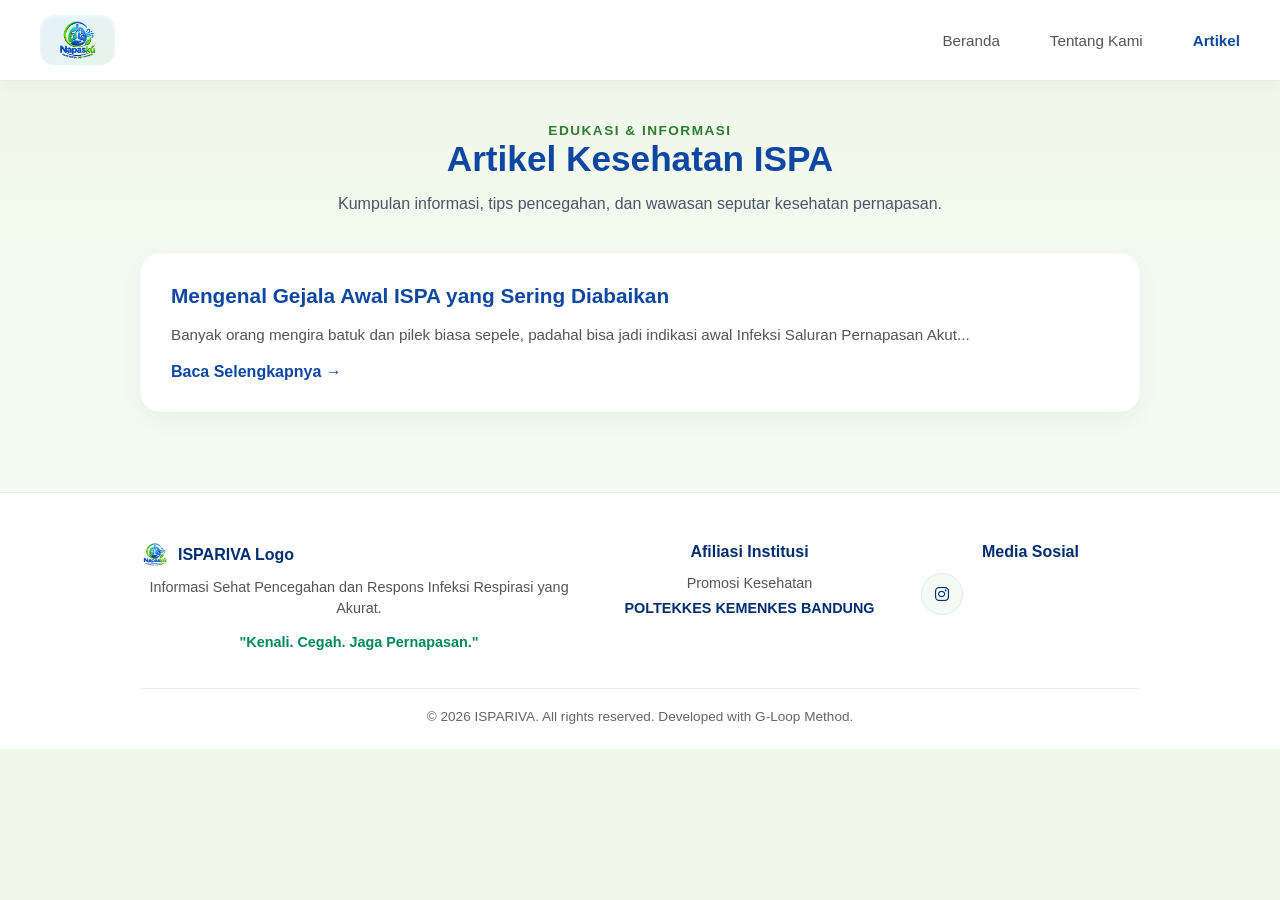
==== blog/index.html @ 9518975a "Update index.html" ====
<!DOCTYPE html>
<html lang="id">
<head>
    <meta charset="UTF-8">
    <meta name="viewport" content="width=device-width, initial-scale=1.0">
    <title>Artikel Kesehatan - ISPARIVA</title>
    <link rel="stylesheet" href="../assets/css/style.css">
    <link rel="stylesheet" href="https://cdnjs.cloudflare.com/ajax/libs/font-awesome/6.4.0/css/all.min.css">
    <style>
        body {
            background: linear-gradient(180deg, #F1F8E9 0%, #F4FBF7 100%);
            color: #4a5568;
            font-family: 'Segoe UI', Tahoma, Geneva, Verdana, sans-serif;
            margin: 0;
            padding: 0;
        }
        .main-container {
            max-width: 1000px;
            margin: 40px auto;
            padding: 0 20px;
        }
        .page-header-box {
            text-align: center;
            margin-bottom: 40px;
        }
        .page-header-box h1 {
            color: #0d47a1;
            font-size: 2.2rem;
            margin-top: 0;
            margin-bottom: 10px;
            font-weight: 800;
        }
        .article-card-box {
            background: #FFFFFF;
            border-radius: 20px;
            padding: 30px;
            box-shadow: 0 8px 25px rgba(0, 0, 0, 0.04);
            margin-bottom: 25px;
            border: 1px solid rgba(0,0,0,0.02);
        }
        .article-card-box h3 {
            color: #0d47a1;
            font-size: 1.3rem;
            margin-top: 0;
            margin-bottom: 10px;
        }
        .article-card-box p {
            color: #555;
            font-size: 0.95rem;
            line-height: 1.6;
            margin-bottom: 15px;
        }
        /* Footer Sesuai Gambar Referensi */
        .new-footer {
            background: #FFFFFF;
            color: #333333;
            padding: 50px 40px 25px 40px;
            margin-top: 80px;
            border-top: 1px solid #EAEAEA;
        }
        .footer-container {
            max-width: 1000px;
            margin: 0 auto;
            display: grid;
            grid-template-columns: 2fr 1.2fr 1fr;
            gap: 40px;
            padding-bottom: 35px;
            border-bottom: 1px solid #EAEAEA;
            align-items: start;
        }
        .footer-col h5 {
            color: #002d72;
            font-size: 1rem;
            margin-top: 0;
            margin-bottom: 12px;
            font-weight: 700;
        }
        .footer-col p {
            font-size: 0.9rem;
            color: #555555;
            line-height: 1.5;
            margin-bottom: 12px;
            margin-top: 0;
        }
        .social-icons-flex {
            display: flex;
            gap: 10px;
            margin-top: 8px;
        }
        .social-icon-btn {
            width: 40px;
            height: 40px;
            background: #F4FBF7;
            border: 1px solid #E2E8F0;
            border-radius: 50%;
            display: flex;
            align-items: center;
            justify-content: center;
            color: #002d72;
            text-decoration: none;
            transition: all 0.2s;
        }
        .social-icon-btn:hover {
            background: #002d72;
            color: #FFFFFF;
        }
        .footer-bottom {
            text-align: center;
            padding-top: 20px;
            font-size: 0.85rem;
            color: #666666;
        }
        @media (max-width: 768px) {
            .footer-container { grid-template-columns: 1fr; gap: 30px; }
        }
    </style>
</head>
<body>

    <header style="background: #ffffff; padding: 15px 40px; display: flex; justify-content: space-between; align-items: center; border-bottom: 1px solid #eaeaea;">
        <div class="logo-wrapper">
            <a href="../index.html">
                <img src="../assets/img/logo.png" alt="Logo ISPARIVA" style="height: 38px; width: auto; display: block; object-fit: contain;">
            </a>
        </div>
        <nav style="display: flex; gap: 25px;">
            <a href="../index.html" style="text-decoration: none; color: #555; font-weight: 500;">Beranda</a>
            <a href="../tentang.html" style="text-decoration: none; color: #555; font-weight: 500;">Tentang Kami</a>
            <a href="index.html" style="text-decoration: none; color: #0d47a1; font-weight: 700;">Artikel</a>
        </nav>
    </header>

    <div class="main-container">
        <div class="page-header-box">
            <span style="color: #2e7d32; font-weight: 700; letter-spacing: 1.5px; font-size: 0.85rem; text-transform: uppercase;">Edukasi & Informasi</span>
            <h1>Artikel Kesehatan ISPA</h1>
            <p>Kumpulan informasi, tips pencegahan, dan wawasan seputar kesehatan pernapasan.</p>
        </div>

        <div class="article-card-box">
            <h3>Mengenal Gejala Awal ISPA yang Sering Diabaikan</h3>
            <p>Banyak orang mengira batuk dan pilek biasa sepele, padahal bisa jadi indikasi awal Infeksi Saluran Pernapasan Akut...</p>
            <a href="#" style="color: #0d47a1; font-weight: 600; text-decoration: none;">Baca Selengkapnya &rarr;</a>
        </div>
    </div>

    <!-- Footer Konsisten -->
    <footer class="new-footer">
        <div class="footer-container">
            <div class="footer-col">
                <div style="display: flex; align-items: center; gap: 8px; margin-bottom: 10px;">
                    <img src="../assets/img/logo.png" alt="ISPARIVA Logo" style="height: 24px; width: auto; object-fit: contain;">
                    <span style="font-weight: 700; color: #002d72; font-size: 1rem;">ISPARIVA Logo</span>
                </div>
                <p>Informasi Sehat Pencegahan dan Respons Infeksi Respirasi yang Akurat.</p>
                <p style="color: #00875a; font-weight: 700; margin: 0;">"Kenali. Cegah. Jaga Pernapasan."</p>
            </div>
            
            <div class="footer-col">
                <h5>Afiliasi Institusi</h5>
                <p style="margin-bottom: 4px;">Promosi Kesehatan</p>
                <p style="font-weight: 700; color: #002d72; margin: 0;">POLTEKKES KEMENKES BANDUNG</p>
            </div>

            <div class="footer-col">
                <h5>Media Sosial</h5>
                <div class="social-icons-flex">
                    <a href="https://www.instagram.com/ispa.riva?stkn=MTZ3aDNnMjVvY2Jsdg==" target="_blank" class="social-icon-btn" title="Instagram">
                        <i class="fa-brands fa-instagram"></i>
                    </a>
                </div>
            </div>
        </div>
        <div class="footer-bottom">
            &copy; 2026 ISPARIVA. All rights reserved. Developed with G-Loop Method.
        </div>
    </footer>

</body>
</html>
---- assets/css/style.css ----
:root {
  --primary-blue: #0D47A1;
  --secondary-blue: #1976D2;
  --teal: #26C6DA;
  --primary-green: #43A047;
  --bg-color: #F4FBF7;
}

body {
  font-family: 'Poppins', sans-serif, Arial;
  background-color: var(--bg-color);
  color: #333333;
  margin: 0;
  padding: 0;
}

header {
  background: rgba(255, 255, 255, 0.95);
  backdrop-filter: blur(10px);
  padding: 12px 40px;
  display: flex;
  justify-content: space-between;
  align-items: center;
  box-shadow: 0 4px 20px rgba(0,0,0,0.04);
  position: sticky;
  top: 0;
  z-index: 1000;
}

.logo-wrapper {
  background: linear-gradient(135deg, #E3F2FD, #E8F5E9);
  padding: 6px 14px;
  border-radius: 14px;
  display: inline-flex;
  align-items: center;
  box-shadow: inset 0 2px 4px rgba(255,255,255,0.6);
}

nav a {
  margin-left: 25px;
  text-decoration: none;
  color: var(--primary-blue);
  font-weight: 600;
  font-size: 0.95rem;
  transition: color 0.2s;
}

nav a:hover, nav a.active {
  color: var(--primary-green);
}

.hero-blue {
  background: linear-gradient(135deg, #E3F2FD 0%, #B3E5FC 100%);
}

.hero {
  text-align: center;
  padding: 50px 20px 70px 20px;
  border-bottom-left-radius: 40px;
  border-bottom-right-radius: 40px;
}

.hero-flex {
  display: flex;
  align-items: center;
  justify-content: space-between;
  max-width: 1000px;
  margin: 0 auto;
  gap: 30px;
  text-align: left;
}

.hero-text { flex: 1; }
.hero-text h1 {
  color: var(--primary-blue);
  font-size: 2.6rem;
  margin-bottom: 15px;
  line-height: 1.25;
}
.hero-text p {
  color: #555;
  font-size: 1.05rem;
  margin-bottom: 25px;
  line-height: 1.6;
}

.hero-image { flex: 1; text-align: center; }
.mascot-circle-bg {
  display: inline-block;
  background: rgba(255, 255, 255, 0.7);
  padding: 25px;
  border-radius: 50%;
  box-shadow: 0 15px 35px rgba(0,0,0,0.06);
  border: 4px dashed rgba(25, 118, 210, 0.2);
}
.hero-image img {
  max-width: 230px;
  height: auto;
  animation: float 3s ease-in-out infinite;
  filter: drop-shadow(0 10px 15px rgba(0,0,0,0.08));
}

@keyframes float {
  0% { transform: translateY(0px); }
  50% { transform: translateY(-10px); }
  100% { transform: translateY(0px); }
}

.container {
  max-width: 900px;
  margin: 50px auto;
  background: #FFFFFF;
  padding: 45px;
  border-radius: 30px;
  box-shadow: 0 10px 35px rgba(0,0,0,0.04);
}

.section-title {
  text-align: center;
  margin-bottom: 40px;
}
.section-title span {
  color: var(--secondary-blue);
  font-size: 0.85rem;
  font-weight: 700;
  text-transform: uppercase;
  letter-spacing: 1.5px;
}
.section-title h2 {
  color: var(--primary-blue);
  font-size: 2.1rem;
  margin-top: 5px;
}

.mascot-banner {
  display: flex;
  align-items: center;
  padding: 22px 28px;
  border-radius: 20px;
  gap: 22px;
  margin-bottom: 35px;
  box-shadow: 0 6px 20px rgba(0,0,0,0.03);
}
.banner-green { background: #E8F5E9; border-left: 6px solid var(--primary-green); }
.banner-purple { background: #EDE7F6; border-left: 6px solid #7E57C2; }

.mascot-badge-box {
  background: #FFFFFF;
  padding: 10px;
  border-radius: 16px;
  box-shadow: 0 4px 12px rgba(0,0,0,0.05);
  display: flex;
  align-items: center;
  justify-content: center;
}
.mascot-banner img {
  width: 70px;
  height: auto;
}
.mascot-banner h4 {
  margin: 0 0 5px 0;
  color: var(--primary-blue);
  font-size: 1.1rem;
}
.mascot-banner p {
  margin: 0;
  font-size: 0.9rem;
  color: #555;
}

.card-grid {
  display: flex;
  justify-content: center;
  gap: 25px;
  margin-top: 30px;
  flex-wrap: wrap;
}

.card {
  background: #FFFFFF;
  border-radius: 20px;
  padding: 30px;
  width: 300px;
  box-shadow: 0 8px 25px rgba(0,0,0,0.05);
  border-left: 6px solid var(--primary-green);
  transition: transform 0.3s ease, box-shadow 0.3s ease;
}
.card:hover {
  transform: translateY(-5px);
  box-shadow: 0 12px 30px rgba(0,0,0,0.08);
}
.card h3 {
  color: var(--primary-blue);
  font-size: 1.2rem;
  margin-bottom: 10px;
}
.card p {
  font-size: 0.9rem;
  color: #666;
  margin: 0;
  line-height: 1.5;
}

.btn {
  display: inline-block;
  background: linear-gradient(135deg, var(--teal), var(--secondary-blue));
  color: #FFFFFF;
  padding: 12px 30px;
  border-radius: 30px;
  text-decoration: none;
  font-weight: bold;
  box-shadow: 0 4px 15px rgba(38, 198, 218, 0.35);
  transition: opacity 0.2s;
}
.btn:hover { opacity: 0.9; }

footer {
  text-align: center;
  padding: 40px 20px;
  background: var(--primary-blue);
  color: #FFFFFF;
  margin-top: 60px;
}
.footer-ig-btn {
  display: inline-flex;
  align-items: center;
  gap: 8px;
  background: #E1306C;
  color: #FFFFFF;
  padding: 10px 22px;
  border-radius: 25px;
  text-decoration: none;
  font-size: 0.9rem;
  font-weight: bold;
  margin-bottom: 15px;
}
.footer-ig-btn:hover { opacity: 0.85; }

@media (max-width: 768px) {
  .hero-flex { flex-direction: column; text-align: center; }
  .mascot-banner { flex-direction: column; text-align: center; }
}
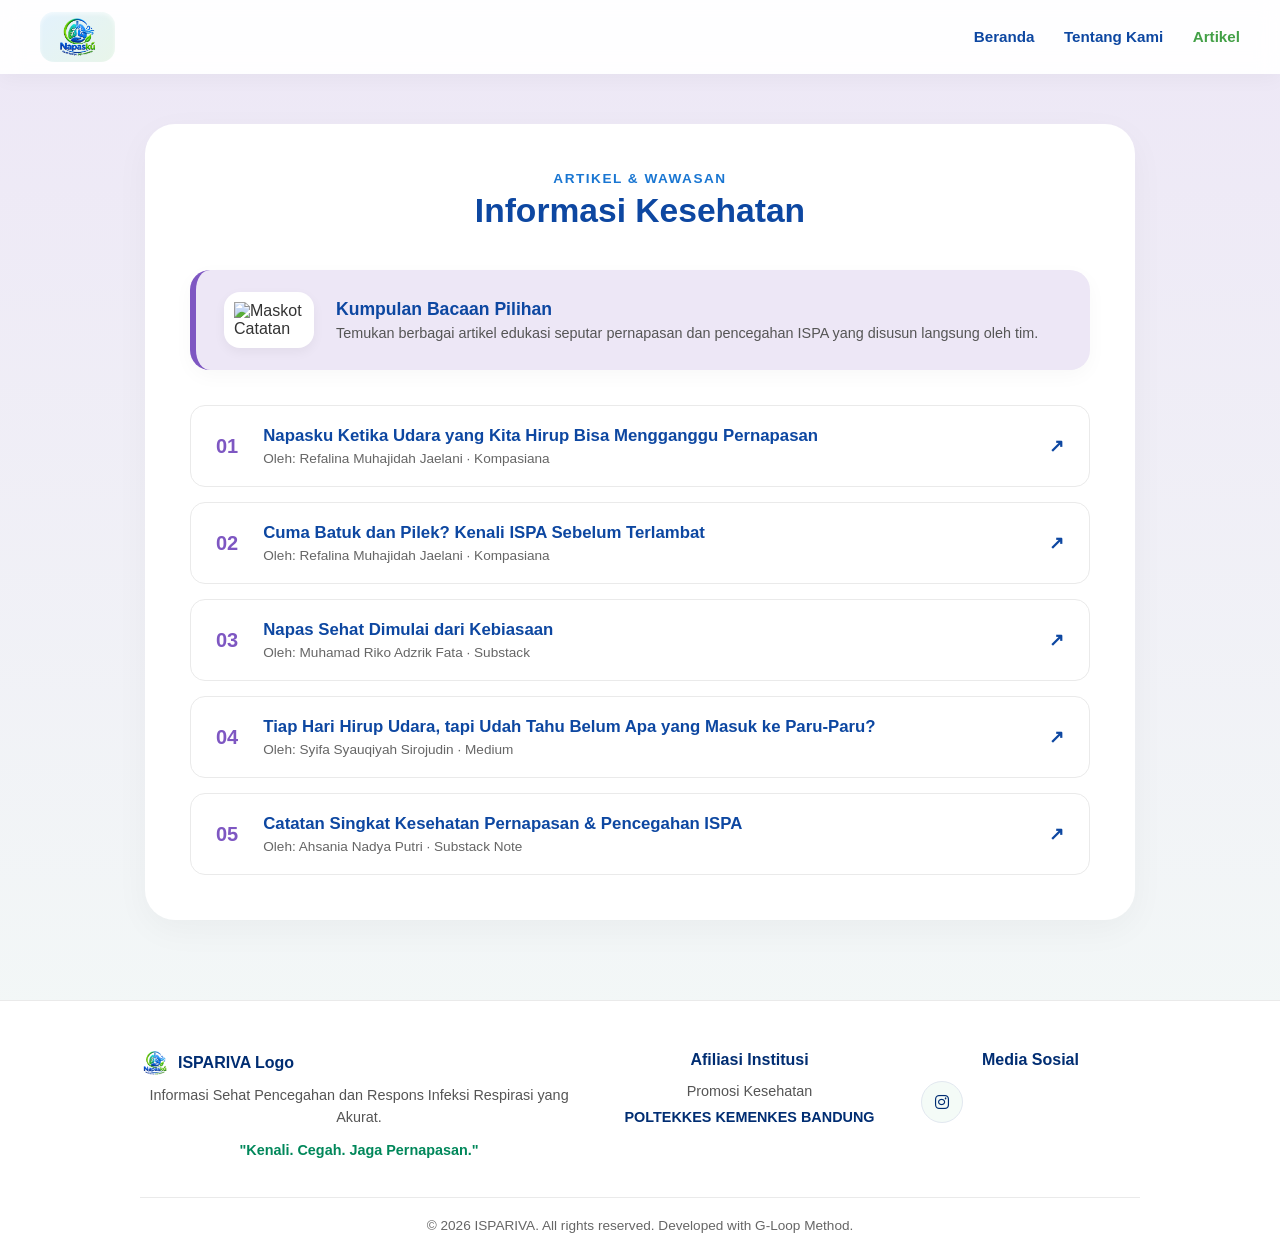
==== commit ee4a145f: "Update index.html" ====
--- a/blog/index.html
+++ b/blog/index.html
@@ -3,53 +3,26 @@
 <head>
     <meta charset="UTF-8">
     <meta name="viewport" content="width=device-width, initial-scale=1.0">
-    <title>Artikel Kesehatan - ISPARIVA</title>
+    <title>Artikel & Wawasan - ISPARIVA</title>
     <link rel="stylesheet" href="../assets/css/style.css">
     <link rel="stylesheet" href="https://cdnjs.cloudflare.com/ajax/libs/font-awesome/6.4.0/css/all.min.css">
     <style>
-        body {
-            background: linear-gradient(180deg, #F1F8E9 0%, #F4FBF7 100%);
-            color: #4a5568;
-            font-family: 'Segoe UI', Tahoma, Geneva, Verdana, sans-serif;
-            margin: 0;
-            padding: 0;
-        }
-        .main-container {
-            max-width: 1000px;
-            margin: 40px auto;
-            padding: 0 20px;
-        }
-        .page-header-box {
-            text-align: center;
-            margin-bottom: 40px;
-        }
-        .page-header-box h1 {
-            color: #0d47a1;
-            font-size: 2.2rem;
-            margin-top: 0;
-            margin-bottom: 10px;
-            font-weight: 800;
-        }
-        .article-card-box {
-            background: #FFFFFF;
-            border-radius: 20px;
-            padding: 30px;
-            box-shadow: 0 8px 25px rgba(0, 0, 0, 0.04);
-            margin-bottom: 25px;
-            border: 1px solid rgba(0,0,0,0.02);
-        }
-        .article-card-box h3 {
-            color: #0d47a1;
-            font-size: 1.3rem;
-            margin-top: 0;
-            margin-bottom: 10px;
-        }
-        .article-card-box p {
-            color: #555;
-            font-size: 0.95rem;
-            line-height: 1.6;
-            margin-bottom: 15px;
-        }
+        .article-list { display: flex; flex-direction: column; gap: 15px; margin-top: 25px; }
+        .article-item {
+            display: flex; align-items: center; justify-content: space-between;
+            padding: 20px 25px; background: #FFFFFF; border: 1px solid #EAEAEA;
+            border-radius: 15px; text-decoration: none; color: inherit; transition: all 0.25s ease;
+        }
+        .article-item:hover {
+            background: #EDE7F6; border-color: #7E57C2;
+            transform: translateX(5px); box-shadow: 0 5px 15px rgba(0,0,0,0.03);
+        }
+        .article-left { display: flex; align-items: center; gap: 25px; }
+        .article-number { font-size: 1.25rem; font-weight: 700; color: #7E57C2; }
+        .article-info h4 { margin: 0 0 5px 0; color: var(--primary-blue); font-size: 1.05rem; }
+        .article-info p { margin: 0; font-size: 0.85rem; color: #666; }
+        .article-arrow { font-size: 1.1rem; color: var(--primary-blue); font-weight: bold; }
+
         /* Footer Sesuai Gambar Referensi */
         .new-footer {
             background: #FFFFFF;
@@ -110,41 +83,102 @@
             font-size: 0.85rem;
             color: #666666;
         }
+
         @media (max-width: 768px) {
             .footer-container { grid-template-columns: 1fr; gap: 30px; }
         }
     </style>
 </head>
-<body>
-
-    <header style="background: #ffffff; padding: 15px 40px; display: flex; justify-content: space-between; align-items: center; border-bottom: 1px solid #eaeaea;">
+<body style="background: linear-gradient(180deg, #EDE7F6 0%, #F4FBF7 100%);">
+
+    <header>
         <div class="logo-wrapper">
             <a href="../index.html">
                 <img src="../assets/img/logo.png" alt="Logo ISPARIVA" style="height: 38px; width: auto; display: block; object-fit: contain;">
             </a>
         </div>
-        <nav style="display: flex; gap: 25px;">
-            <a href="../index.html" style="text-decoration: none; color: #555; font-weight: 500;">Beranda</a>
-            <a href="../tentang.html" style="text-decoration: none; color: #555; font-weight: 500;">Tentang Kami</a>
-            <a href="index.html" style="text-decoration: none; color: #0d47a1; font-weight: 700;">Artikel</a>
+        <nav>
+            <a href="../index.html">Beranda</a>
+            <a href="../tentang.html">Tentang Kami</a>
+            <a href="index.html" class="active">Artikel</a>
         </nav>
     </header>
 
-    <div class="main-container">
-        <div class="page-header-box">
-            <span style="color: #2e7d32; font-weight: 700; letter-spacing: 1.5px; font-size: 0.85rem; text-transform: uppercase;">Edukasi & Informasi</span>
-            <h1>Artikel Kesehatan ISPA</h1>
-            <p>Kumpulan informasi, tips pencegahan, dan wawasan seputar kesehatan pernapasan.</p>
-        </div>
-
-        <div class="article-card-box">
-            <h3>Mengenal Gejala Awal ISPA yang Sering Diabaikan</h3>
-            <p>Banyak orang mengira batuk dan pilek biasa sepele, padahal bisa jadi indikasi awal Infeksi Saluran Pernapasan Akut...</p>
-            <a href="#" style="color: #0d47a1; font-weight: 600; text-decoration: none;">Baca Selengkapnya &rarr;</a>
+    <div class="container">
+        <div class="section-title">
+            <span>Artikel & Wawasan</span>
+            <h2>Informasi Kesehatan</h2>
+        </div>
+
+        <div class="mascot-banner banner-purple">
+            <div class="mascot-badge-box">
+                <img src="../assets/img/maskot2.jpg" alt="Maskot Catatan">
+            </div>
+            <div>
+                <h4>Kumpulan Bacaan Pilihan</h4>
+                <p>Temukan berbagai artikel edukasi seputar pernapasan dan pencegahan ISPA yang disusun langsung oleh tim.</p>
+            </div>
+        </div>
+
+        <div class="article-list">
+            <a href="https://www.kompasiana.com/refalina9107/6a959a35c925c41ec91c9dba/napasku-ketika-udara-yang-kita-hirup-bisa-mengganggu-pernapasan#goog_rewarded" target="_blank" class="article-item">
+                <div class="article-left">
+                    <span class="article-number">01</span>
+                    <div class="article-info">
+                        <h4>Napasku Ketika Udara yang Kita Hirup Bisa Mengganggu Pernapasan</h4>
+                        <p>Oleh: Refalina Muhajidah Jaelani · Kompasiana</p>
+                    </div>
+                </div>
+                <div class="article-arrow">↗</div>
+            </a>
+
+            <a href="https://www.kompasiana.com/refalina9107/6a93a5edc925c465ea0f6fc5/cuma-batuk-dan-pilek-kenali-ispa-sebelum-terlambat#goog_rewarded" target="_blank" class="article-item">
+                <div class="article-left">
+                    <span class="article-number">02</span>
+                    <div class="article-info">
+                        <h4>Cuma Batuk dan Pilek? Kenali ISPA Sebelum Terlambat</h4>
+                        <p>Oleh: Refalina Muhajidah Jaelani · Kompasiana</p>
+                    </div>
+                </div>
+                <div class="article-arrow">↗</div>
+            </a>
+
+            <a href="https://muhamadriko.substack.com/p/napas-sehat-dimulai-dari-kebiasaan-128" target="_blank" class="article-item">
+                <div class="article-left">
+                    <span class="article-number">03</span>
+                    <div class="article-info">
+                        <h4>Napas Sehat Dimulai dari Kebiasaan</h4>
+                        <p>Oleh: Muhamad Riko Adzrik Fata · Substack</p>
+                    </div>
+                </div>
+                <div class="article-arrow">↗</div>
+            </a>
+
+            <a href="https://medium.com/@ssyauqiyah14/tiap-hari-hirup-udara-tapi-udah-tahu-belum-apa-yang-masuk-ke-paru-paru-008df7e11b57" target="_blank" class="article-item">
+                <div class="article-left">
+                    <span class="article-number">04</span>
+                    <div class="article-info">
+                        <h4>Tiap Hari Hirup Udara, tapi Udah Tahu Belum Apa yang Masuk ke Paru-Paru?</h4>
+                        <p>Oleh: Syifa Syauqiyah Sirojudin · Medium</p>
+                    </div>
+                </div>
+                <div class="article-arrow">↗</div>
+            </a>
+
+            <a href="https://substack.com/@ahsania/note/c-324283430?utm_source=notes-share-action&r=8zjv13" target="_blank" class="article-item">
+                <div class="article-left">
+                    <span class="article-number">05</span>
+                    <div class="article-info">
+                        <h4>Catatan Singkat Kesehatan Pernapasan & Pencegahan ISPA</h4>
+                        <p>Oleh: Ahsania Nadya Putri · Substack Note</p>
+                    </div>
+                </div>
+                <div class="article-arrow">↗</div>
+            </a>
         </div>
     </div>
 
-    <!-- Footer Konsisten -->
+    <!-- Footer Baru Sesuai Referensi -->
     <footer class="new-footer">
         <div class="footer-container">
             <div class="footer-col">
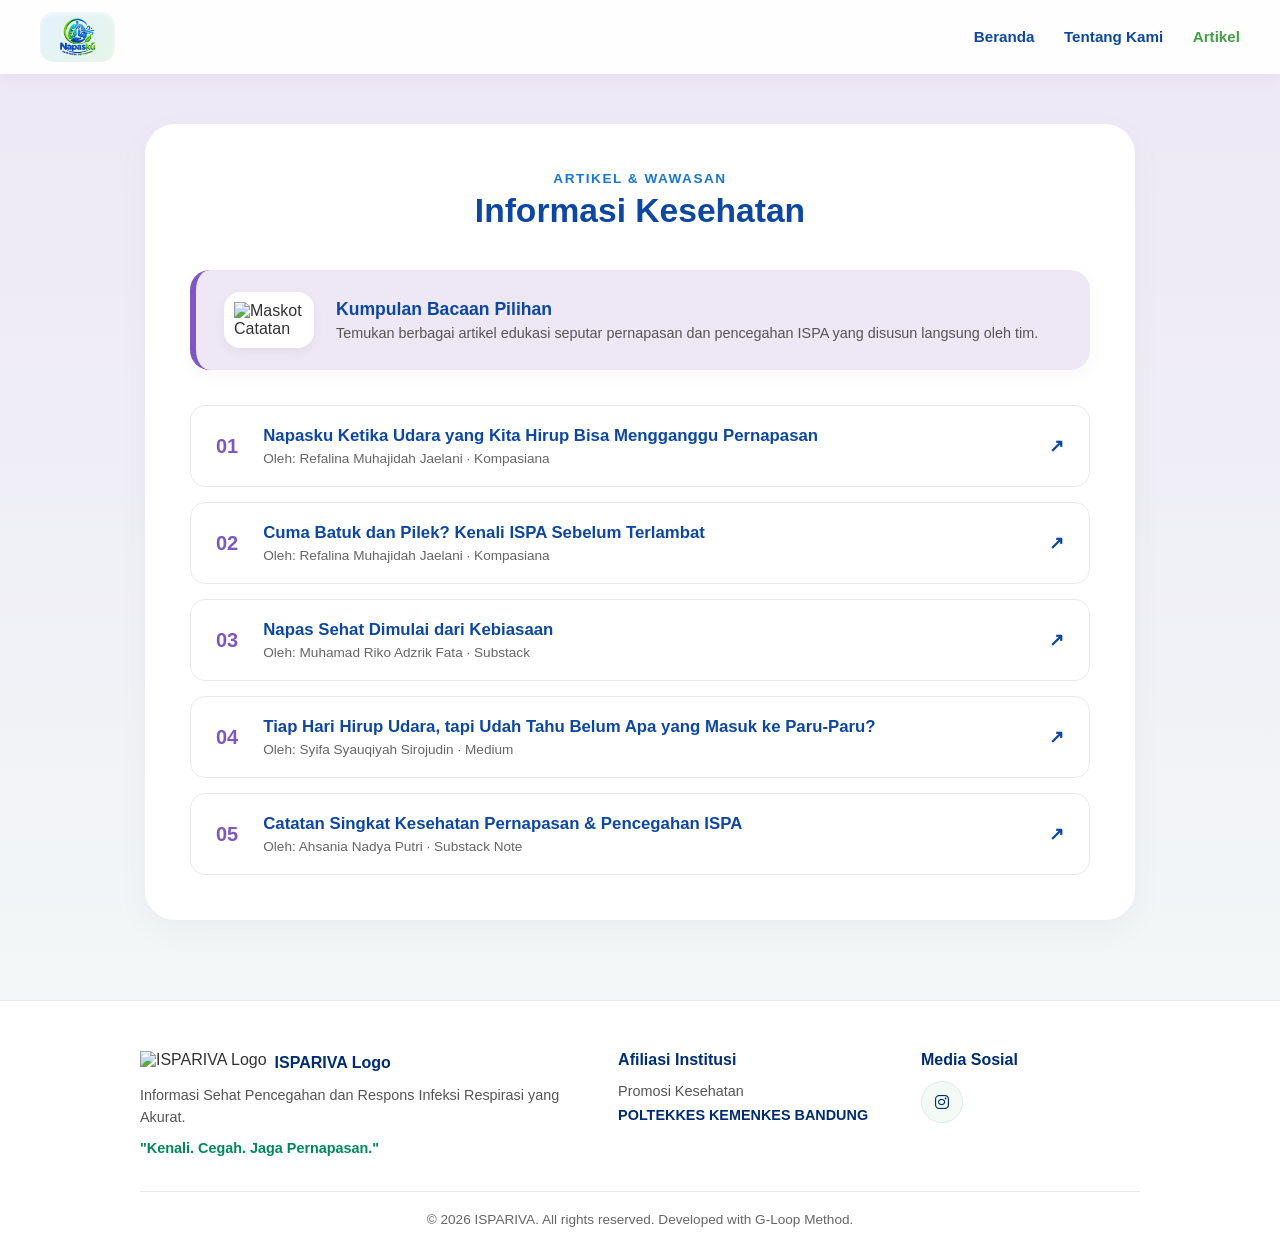
==== commit ded0f286: "Update index.html" ====
--- a/blog/index.html
+++ b/blog/index.html
@@ -178,34 +178,37 @@
         </div>
     </div>
 
-    <!-- Footer Baru Sesuai Referensi -->
-    <footer class="new-footer">
-        <div class="footer-container">
-            <div class="footer-col">
+    <footer style="background: #FFFFFF; color: #333333; padding: 50px 40px 25px 40px; margin-top: 80px; border-top: 1px solid #EAEAEA;">
+        <div style="max-width: 1000px; margin: 0 auto; display: grid; grid-template-columns: 2fr 1.2fr 1fr; gap: 40px; padding-bottom: 35px; border-bottom: 1px solid #EAEAEA; align-items: start; text-align: left;">
+            
+            <!-- Kolom 1: Logo & Tagline -->
+            <div>
                 <div style="display: flex; align-items: center; gap: 8px; margin-bottom: 10px;">
-                    <img src="../assets/img/logo.png" alt="ISPARIVA Logo" style="height: 24px; width: auto; object-fit: contain;">
+                    <img src="assets/img/logo.png" alt="ISPARIVA Logo" style="height: 24px; width: auto; object-fit: contain;">
                     <span style="font-weight: 700; color: #002d72; font-size: 1rem;">ISPARIVA Logo</span>
                 </div>
-                <p>Informasi Sehat Pencegahan dan Respons Infeksi Respirasi yang Akurat.</p>
-                <p style="color: #00875a; font-weight: 700; margin: 0;">"Kenali. Cegah. Jaga Pernapasan."</p>
+                <p style="font-size: 0.9rem; color: #555555; line-height: 1.5; margin: 0 0 12px 0;">Informasi Sehat Pencegahan dan Respons Infeksi Respirasi yang Akurat.</p>
+                <p style="color: #00875a; font-weight: 700; margin: 0; font-size: 0.9rem;">"Kenali. Cegah. Jaga Pernapasan."</p>
             </div>
             
-            <div class="footer-col">
-                <h5>Afiliasi Institusi</h5>
-                <p style="margin-bottom: 4px;">Promosi Kesehatan</p>
-                <p style="font-weight: 700; color: #002d72; margin: 0;">POLTEKKES KEMENKES BANDUNG</p>
-            </div>
-
-            <div class="footer-col">
-                <h5>Media Sosial</h5>
-                <div class="social-icons-flex">
-                    <a href="https://www.instagram.com/ispa.riva?stkn=MTZ3aDNnMjVvY2Jsdg==" target="_blank" class="social-icon-btn" title="Instagram">
+            <!-- Kolom 2: Afiliasi Institusi -->
+            <div>
+                <h5 style="color: #002d72; font-size: 1rem; margin-top: 0; margin-bottom: 12px; font-weight: 700;">Afiliasi Institusi</h5>
+                <p style="font-size: 0.9rem; color: #555555; line-height: 1.5; margin: 0 0 4px 0;">Promosi Kesehatan</p>
+                <p style="font-size: 0.9rem; font-weight: 700; color: #002d72; margin: 0;">POLTEKKES KEMENKES BANDUNG</p>
+            </div>
+
+            <div>
+                <h5 style="color: #002d72; font-size: 1rem; margin-top: 0; margin-bottom: 12px; font-weight: 700;">Media Sosial</h5>
+                <div style="display: flex; gap: 10px; margin-top: 8px; justify-content: flex-start;">
+                    <a href="https://www.instagram.com/ispa.riva?stkn=MTZ3aDNnMjVvY2Jsdg==" target="_blank" style="width: 40px; height: 40px; background: #F4FBF7; border: 1px solid #E2E8F0; border-radius: 50%; display: flex; align-items: center; justify-content: center; color: #002d72; text-decoration: none;" title="Instagram">
                         <i class="fa-brands fa-instagram"></i>
                     </a>
                 </div>
             </div>
-        </div>
-        <div class="footer-bottom">
+
+        </div>
+        <div style="text-align: center; padding-top: 20px; font-size: 0.85rem; color: #666666;">
             &copy; 2026 ISPARIVA. All rights reserved. Developed with G-Loop Method.
         </div>
     </footer>
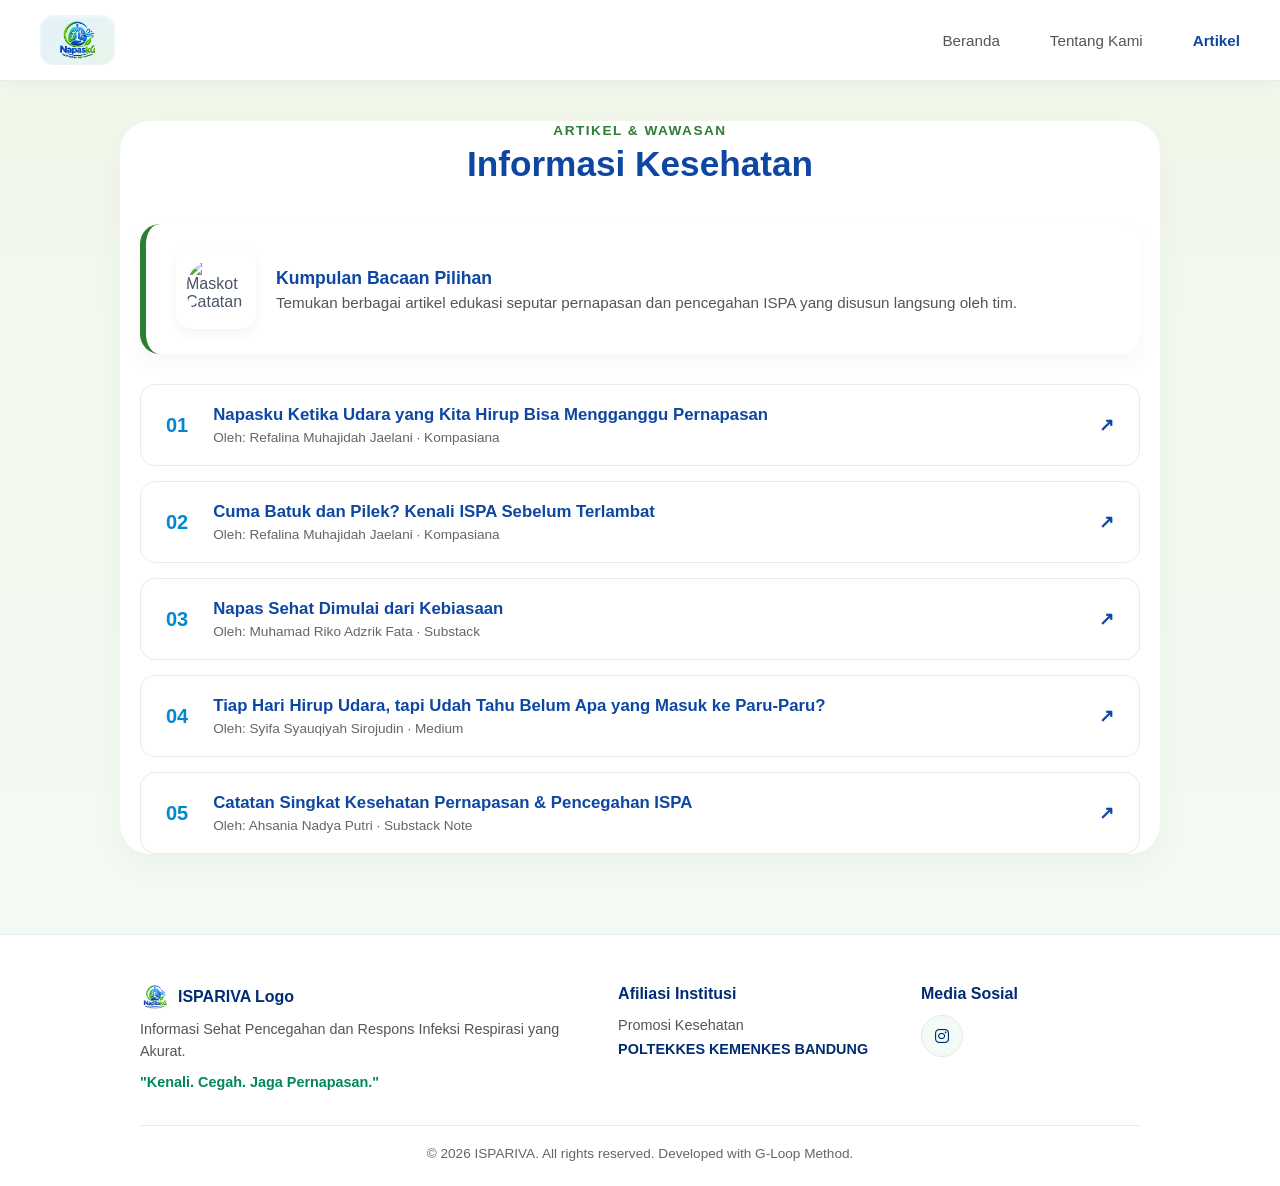
==== commit 1419d0b1: "Update index.html" ====
--- a/blog/index.html
+++ b/blog/index.html
@@ -7,100 +7,92 @@
     <link rel="stylesheet" href="../assets/css/style.css">
     <link rel="stylesheet" href="https://cdnjs.cloudflare.com/ajax/libs/font-awesome/6.4.0/css/all.min.css">
     <style>
-        .article-list { display: flex; flex-direction: column; gap: 15px; margin-top: 25px; }
+        body {
+            background: linear-gradient(180deg, #F1F8E9 0%, #F4FBF7 100%);
+            color: #4a5568;
+            font-family: 'Segoe UI', Tahoma, Geneva, Verdana, sans-serif;
+            margin: 0;
+            padding: 0;
+        }
+        .container {
+            max-width: 1000px;
+            margin: 40px auto;
+            padding: 0 20px;
+        }
+        .section-title {
+            text-align: center;
+            margin-bottom: 40px;
+        }
+        .section-title span {
+            color: #2e7d32;
+            font-weight: 700;
+            letter-spacing: 1.5px;
+            font-size: 0.85rem;
+            text-transform: uppercase;
+        }
+        .section-title h2 {
+            color: #0d47a1;
+            font-size: 2.2rem;
+            margin-top: 5px;
+            margin-bottom: 0;
+            font-weight: 800;
+        }
+        .mascot-banner {
+            background: #FFFFFF;
+            border-radius: 20px;
+            padding: 25px 30px;
+            display: flex;
+            align-items: center;
+            gap: 20px;
+            box-shadow: 0 8px 25px rgba(0,0,0,0.04);
+            margin-bottom: 30px;
+            border-left: 6px solid #2e7d32;
+        }
+        .mascot-badge-box img {
+            width: 60px;
+            height: 60px;
+            border-radius: 50%;
+            object-fit: cover;
+        }
+        .mascot-banner h4 {
+            color: #0d47a1;
+            margin: 0 0 5px 0;
+            font-size: 1.1rem;
+        }
+        .mascot-banner p {
+            margin: 0;
+            color: #555;
+            font-size: 0.95rem;
+        }
+        .article-list { display: flex; flex-direction: column; gap: 15px; }
         .article-item {
             display: flex; align-items: center; justify-content: space-between;
             padding: 20px 25px; background: #FFFFFF; border: 1px solid #EAEAEA;
             border-radius: 15px; text-decoration: none; color: inherit; transition: all 0.25s ease;
         }
         .article-item:hover {
-            background: #EDE7F6; border-color: #7E57C2;
+            background: #F0F7FF; border-color: #0288d1;
             transform: translateX(5px); box-shadow: 0 5px 15px rgba(0,0,0,0.03);
         }
         .article-left { display: flex; align-items: center; gap: 25px; }
-        .article-number { font-size: 1.25rem; font-weight: 700; color: #7E57C2; }
-        .article-info h4 { margin: 0 0 5px 0; color: var(--primary-blue); font-size: 1.05rem; }
+        .article-number { font-size: 1.25rem; font-weight: 700; color: #0288d1; }
+        .article-info h4 { margin: 0 0 5px 0; color: #0d47a1; font-size: 1.05rem; }
         .article-info p { margin: 0; font-size: 0.85rem; color: #666; }
-        .article-arrow { font-size: 1.1rem; color: var(--primary-blue); font-weight: bold; }
-
-        /* Footer Sesuai Gambar Referensi */
-        .new-footer {
-            background: #FFFFFF;
-            color: #333333;
-            padding: 50px 40px 25px 40px;
-            margin-top: 80px;
-            border-top: 1px solid #EAEAEA;
-        }
-        .footer-container {
-            max-width: 1000px;
-            margin: 0 auto;
-            display: grid;
-            grid-template-columns: 2fr 1.2fr 1fr;
-            gap: 40px;
-            padding-bottom: 35px;
-            border-bottom: 1px solid #EAEAEA;
-            align-items: start;
-        }
-        .footer-col h5 {
-            color: #002d72;
-            font-size: 1rem;
-            margin-top: 0;
-            margin-bottom: 12px;
-            font-weight: 700;
-        }
-        .footer-col p {
-            font-size: 0.9rem;
-            color: #555555;
-            line-height: 1.5;
-            margin-bottom: 12px;
-            margin-top: 0;
-        }
-        .social-icons-flex {
-            display: flex;
-            gap: 10px;
-            margin-top: 8px;
-        }
-        .social-icon-btn {
-            width: 40px;
-            height: 40px;
-            background: #F4FBF7;
-            border: 1px solid #E2E8F0;
-            border-radius: 50%;
-            display: flex;
-            align-items: center;
-            justify-content: center;
-            color: #002d72;
-            text-decoration: none;
-            transition: all 0.2s;
-        }
-        .social-icon-btn:hover {
-            background: #002d72;
-            color: #FFFFFF;
-        }
-        .footer-bottom {
-            text-align: center;
-            padding-top: 20px;
-            font-size: 0.85rem;
-            color: #666666;
-        }
-
-        @media (max-width: 768px) {
-            .footer-container { grid-template-columns: 1fr; gap: 30px; }
-        }
+        .article-arrow { font-size: 1.1rem; color: #0d47a1; font-weight: bold; }
     </style>
 </head>
-<body style="background: linear-gradient(180deg, #EDE7F6 0%, #F4FBF7 100%);">
-
-    <header>
+<body>
+
+    <header style="background: #ffffff; padding: 15px 40px; display: flex; justify-content: space-between; align-items: center; border-bottom: 1px solid #eaeaea;">
         <div class="logo-wrapper">
             <a href="../index.html">
                 <img src="../assets/img/logo.png" alt="Logo ISPARIVA" style="height: 38px; width: auto; display: block; object-fit: contain;">
             </a>
         </div>
-        <nav>
-            <a href="../index.html">Beranda</a>
-            <a href="../tentang.html">Tentang Kami</a>
-            <a href="index.html" class="active">Artikel</a>
+        <nav style="display: flex; gap: 25px;">
+            <a href="../index.html" style="text-decoration: none; color: #555; font-weight: 500;">Beranda</a>
+            <a href="../tentang.html" style="text-decoration: none; color: #555; font-weight: 500;">Tentang Kami</a>
+            <a href="index.html" style="text-decoration: none; color: #0d47a1; font-weight: 700;">Artikel</a>
         </nav>
     </header>
 
@@ -110,7 +102,7 @@
             <h2>Informasi Kesehatan</h2>
         </div>
 
-        <div class="mascot-banner banner-purple">
+        <div class="mascot-banner">
             <div class="mascot-badge-box">
                 <img src="../assets/img/maskot2.jpg" alt="Maskot Catatan">
             </div>
@@ -178,20 +170,19 @@
         </div>
     </div>
 
+    <!-- Footer Rapi (Hanya Instagram, Path Logo disesuaikan untuk folder blog) -->
     <footer style="background: #FFFFFF; color: #333333; padding: 50px 40px 25px 40px; margin-top: 80px; border-top: 1px solid #EAEAEA;">
         <div style="max-width: 1000px; margin: 0 auto; display: grid; grid-template-columns: 2fr 1.2fr 1fr; gap: 40px; padding-bottom: 35px; border-bottom: 1px solid #EAEAEA; align-items: start; text-align: left;">
             
-            <!-- Kolom 1: Logo & Tagline -->
             <div>
                 <div style="display: flex; align-items: center; gap: 8px; margin-bottom: 10px;">
-                    <img src="assets/img/logo.png" alt="ISPARIVA Logo" style="height: 24px; width: auto; object-fit: contain;">
+                    <img src="../assets/img/logo.png" alt="ISPARIVA Logo" style="height: 24px; width: auto; object-fit: contain;">
                     <span style="font-weight: 700; color: #002d72; font-size: 1rem;">ISPARIVA Logo</span>
                 </div>
                 <p style="font-size: 0.9rem; color: #555555; line-height: 1.5; margin: 0 0 12px 0;">Informasi Sehat Pencegahan dan Respons Infeksi Respirasi yang Akurat.</p>
                 <p style="color: #00875a; font-weight: 700; margin: 0; font-size: 0.9rem;">"Kenali. Cegah. Jaga Pernapasan."</p>
             </div>
             
-            <!-- Kolom 2: Afiliasi Institusi -->
             <div>
                 <h5 style="color: #002d72; font-size: 1rem; margin-top: 0; margin-bottom: 12px; font-weight: 700;">Afiliasi Institusi</h5>
                 <p style="font-size: 0.9rem; color: #555555; line-height: 1.5; margin: 0 0 4px 0;">Promosi Kesehatan</p>
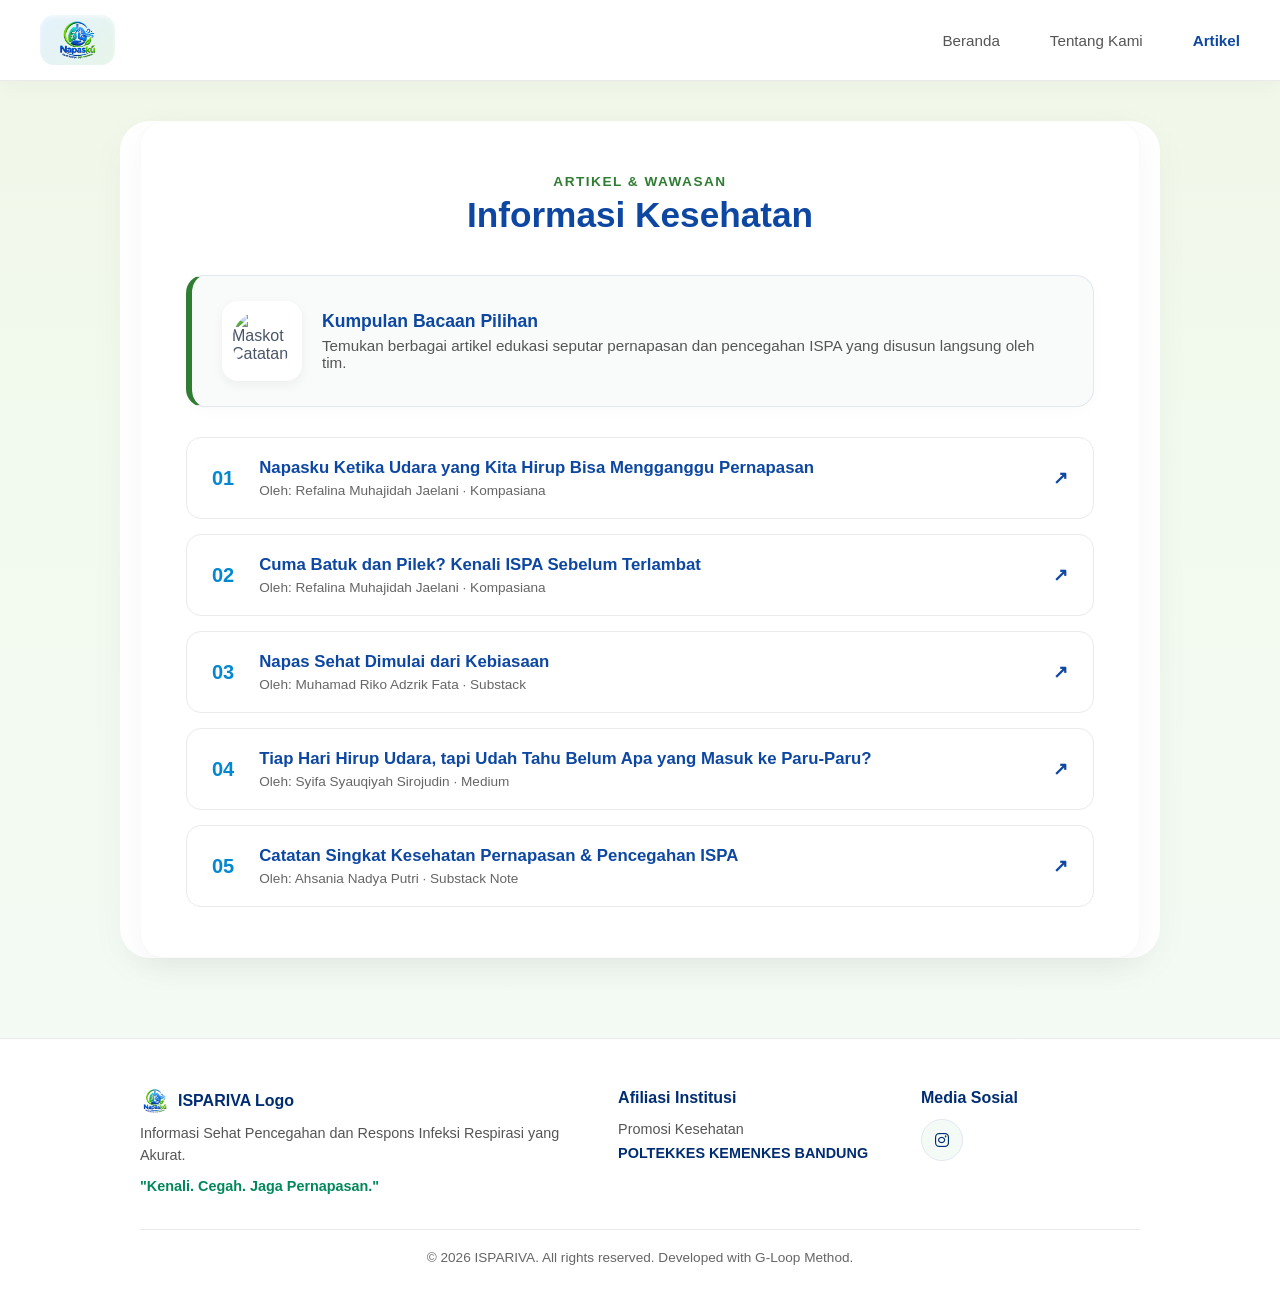
==== commit d0349f8f: "Update index.html" ====
--- a/blog/index.html
+++ b/blog/index.html
@@ -19,6 +19,15 @@
             margin: 40px auto;
             padding: 0 20px;
         }
+        /* Kotak Putih Utama dengan Space/Padding yang Lebih Lega */
+        .main-content-box {
+            background: #FFFFFF;
+            border-radius: 24px;
+            padding: 50px 45px;
+            box-shadow: 0 10px 30px rgba(0, 0, 0, 0.04);
+            margin-bottom: 35px;
+            border: 1px solid rgba(0,0,0,0.02);
+        }
         .section-title {
             text-align: center;
             margin-bottom: 40px;
@@ -38,14 +47,15 @@
             font-weight: 800;
         }
         .mascot-banner {
-            background: #FFFFFF;
-            border-radius: 20px;
+            background: #F8FBF9;
+            border-radius: 18px;
             padding: 25px 30px;
             display: flex;
             align-items: center;
             gap: 20px;
-            box-shadow: 0 8px 25px rgba(0,0,0,0.04);
+            box-shadow: 0 4px 15px rgba(0,0,0,0.02);
             margin-bottom: 30px;
+            border: 1px solid #E2E8F0;
             border-left: 6px solid #2e7d32;
         }
         .mascot-badge-box img {
@@ -97,77 +107,84 @@
     </header>
 
     <div class="container">
-        <div class="section-title">
-            <span>Artikel & Wawasan</span>
-            <h2>Informasi Kesehatan</h2>
-        </div>
-
-        <div class="mascot-banner">
-            <div class="mascot-badge-box">
-                <img src="../assets/img/maskot2.jpg" alt="Maskot Catatan">
-            </div>
-            <div>
-                <h4>Kumpulan Bacaan Pilihan</h4>
-                <p>Temukan berbagai artikel edukasi seputar pernapasan dan pencegahan ISPA yang disusun langsung oleh tim.</p>
-            </div>
-        </div>
-
-        <div class="article-list">
-            <a href="https://www.kompasiana.com/refalina9107/6a959a35c925c41ec91c9dba/napasku-ketika-udara-yang-kita-hirup-bisa-mengganggu-pernapasan#goog_rewarded" target="_blank" class="article-item">
-                <div class="article-left">
-                    <span class="article-number">01</span>
-                    <div class="article-info">
-                        <h4>Napasku Ketika Udara yang Kita Hirup Bisa Mengganggu Pernapasan</h4>
-                        <p>Oleh: Refalina Muhajidah Jaelani · Kompasiana</p>
-                    </div>
-                </div>
-                <div class="article-arrow">↗</div>
-            </a>
-
-            <a href="https://www.kompasiana.com/refalina9107/6a93a5edc925c465ea0f6fc5/cuma-batuk-dan-pilek-kenali-ispa-sebelum-terlambat#goog_rewarded" target="_blank" class="article-item">
-                <div class="article-left">
-                    <span class="article-number">02</span>
-                    <div class="article-info">
-                        <h4>Cuma Batuk dan Pilek? Kenali ISPA Sebelum Terlambat</h4>
-                        <p>Oleh: Refalina Muhajidah Jaelani · Kompasiana</p>
-                    </div>
-                </div>
-                <div class="article-arrow">↗</div>
-            </a>
-
-            <a href="https://muhamadriko.substack.com/p/napas-sehat-dimulai-dari-kebiasaan-128" target="_blank" class="article-item">
-                <div class="article-left">
-                    <span class="article-number">03</span>
-                    <div class="article-info">
-                        <h4>Napas Sehat Dimulai dari Kebiasaan</h4>
-                        <p>Oleh: Muhamad Riko Adzrik Fata · Substack</p>
-                    </div>
-                </div>
-                <div class="article-arrow">↗</div>
-            </a>
-
-            <a href="https://medium.com/@ssyauqiyah14/tiap-hari-hirup-udara-tapi-udah-tahu-belum-apa-yang-masuk-ke-paru-paru-008df7e11b57" target="_blank" class="article-item">
-                <div class="article-left">
-                    <span class="article-number">04</span>
-                    <div class="article-info">
-                        <h4>Tiap Hari Hirup Udara, tapi Udah Tahu Belum Apa yang Masuk ke Paru-Paru?</h4>
-                        <p>Oleh: Syifa Syauqiyah Sirojudin · Medium</p>
-                    </div>
-                </div>
-                <div class="article-arrow">↗</div>
-            </a>
-
-            <a href="https://substack.com/@ahsania/note/c-324283430?utm_source=notes-share-action&r=8zjv13" target="_blank" class="article-item">
-                <div class="article-left">
-                    <span class="article-number">05</span>
-                    <div class="article-info">
-                        <h4>Catatan Singkat Kesehatan Pernapasan & Pencegahan ISPA</h4>
-                        <p>Oleh: Ahsania Nadya Putri · Substack Note</p>
-                    </div>
-                </div>
-                <div class="article-arrow">↗</div>
-            </a>
-        </div>
+        
+        <!-- Kotak Putih Utama yang Dilonggarkan Spacenya -->
+        <div class="main-content-box">
+            
+            <div class="section-title">
+                <span>Artikel & Wawasan</span>
+                <h2>Informasi Kesehatan</h2>
+            </div>
+
+            <div class="mascot-banner">
+                <div class="mascot-badge-box">
+                    <img src="../assets/img/maskot2.jpg" alt="Maskot Catatan">
+                </div>
+                <div>
+                    <h4>Kumpulan Bacaan Pilihan</h4>
+                    <p>Temukan berbagai artikel edukasi seputar pernapasan dan pencegahan ISPA yang disusun langsung oleh tim.</p>
+                </div>
+            </div>
+
+            <div class="article-list">
+                <a href="https://www.kompasiana.com/refalina9107/6a959a35c925c41ec91c9dba/napasku-ketika-udara-yang-kita-hirup-bisa-mengganggu-pernapasan#goog_rewarded" target="_blank" class="article-item">
+                    <div class="article-left">
+                        <span class="article-number">01</span>
+                        <div class="article-info">
+                            <h4>Napasku Ketika Udara yang Kita Hirup Bisa Mengganggu Pernapasan</h4>
+                            <p>Oleh: Refalina Muhajidah Jaelani · Kompasiana</p>
+                        </div>
+                    </div>
+                    <div class="article-arrow">↗</div>
+                </a>
+
+                <a href="https://www.kompasiana.com/refalina9107/6a93a5edc925c465ea0f6fc5/cuma-batuk-dan-pilek-kenali-ispa-sebelum-terlambat#goog_rewarded" target="_blank" class="article-item">
+                    <div class="article-left">
+                        <span class="article-number">02</span>
+                        <div class="article-info">
+                            <h4>Cuma Batuk dan Pilek? Kenali ISPA Sebelum Terlambat</h4>
+                            <p>Oleh: Refalina Muhajidah Jaelani · Kompasiana</p>
+                        </div>
+                    </div>
+                    <div class="article-arrow">↗</div>
+                </a>
+
+                <a href="https://muhamadriko.substack.com/p/napas-sehat-dimulai-dari-kebiasaan-128" target="_blank" class="article-item">
+                    <div class="article-left">
+                        <span class="article-number">03</span>
+                        <div class="article-info">
+                            <h4>Napas Sehat Dimulai dari Kebiasaan</h4>
+                            <p>Oleh: Muhamad Riko Adzrik Fata · Substack</p>
+                        </div>
+                    </div>
+                    <div class="article-arrow">↗</div>
+                </a>
+
+                <a href="https://medium.com/@ssyauqiyah14/tiap-hari-hirup-udara-tapi-udah-tahu-belum-apa-yang-masuk-ke-paru-paru-008df7e11b57" target="_blank" class="article-item">
+                    <div class="article-left">
+                        <span class="article-number">04</span>
+                        <div class="article-info">
+                            <h4>Tiap Hari Hirup Udara, tapi Udah Tahu Belum Apa yang Masuk ke Paru-Paru?</h4>
+                            <p>Oleh: Syifa Syauqiyah Sirojudin · Medium</p>
+                        </div>
+                    </div>
+                    <div class="article-arrow">↗</div>
+                </a>
+
+                <a href="https://substack.com/@ahsania/note/c-324283430?utm_source=notes-share-action&r=8zjv13" target="_blank" class="article-item">
+                    <div class="article-left">
+                        <span class="article-number">05</span>
+                        <div class="article-info">
+                            <h4>Catatan Singkat Kesehatan Pernapasan & Pencegahan ISPA</h4>
+                            <p>Oleh: Ahsania Nadya Putri · Substack Note</p>
+                        </div>
+                    </div>
+                    <div class="article-arrow">↗</div>
+                </a>
+            </div>
+
+        </div>
+
     </div>
 
     <!-- Footer Rapi (Hanya Instagram, Path Logo disesuaikan untuk folder blog) -->
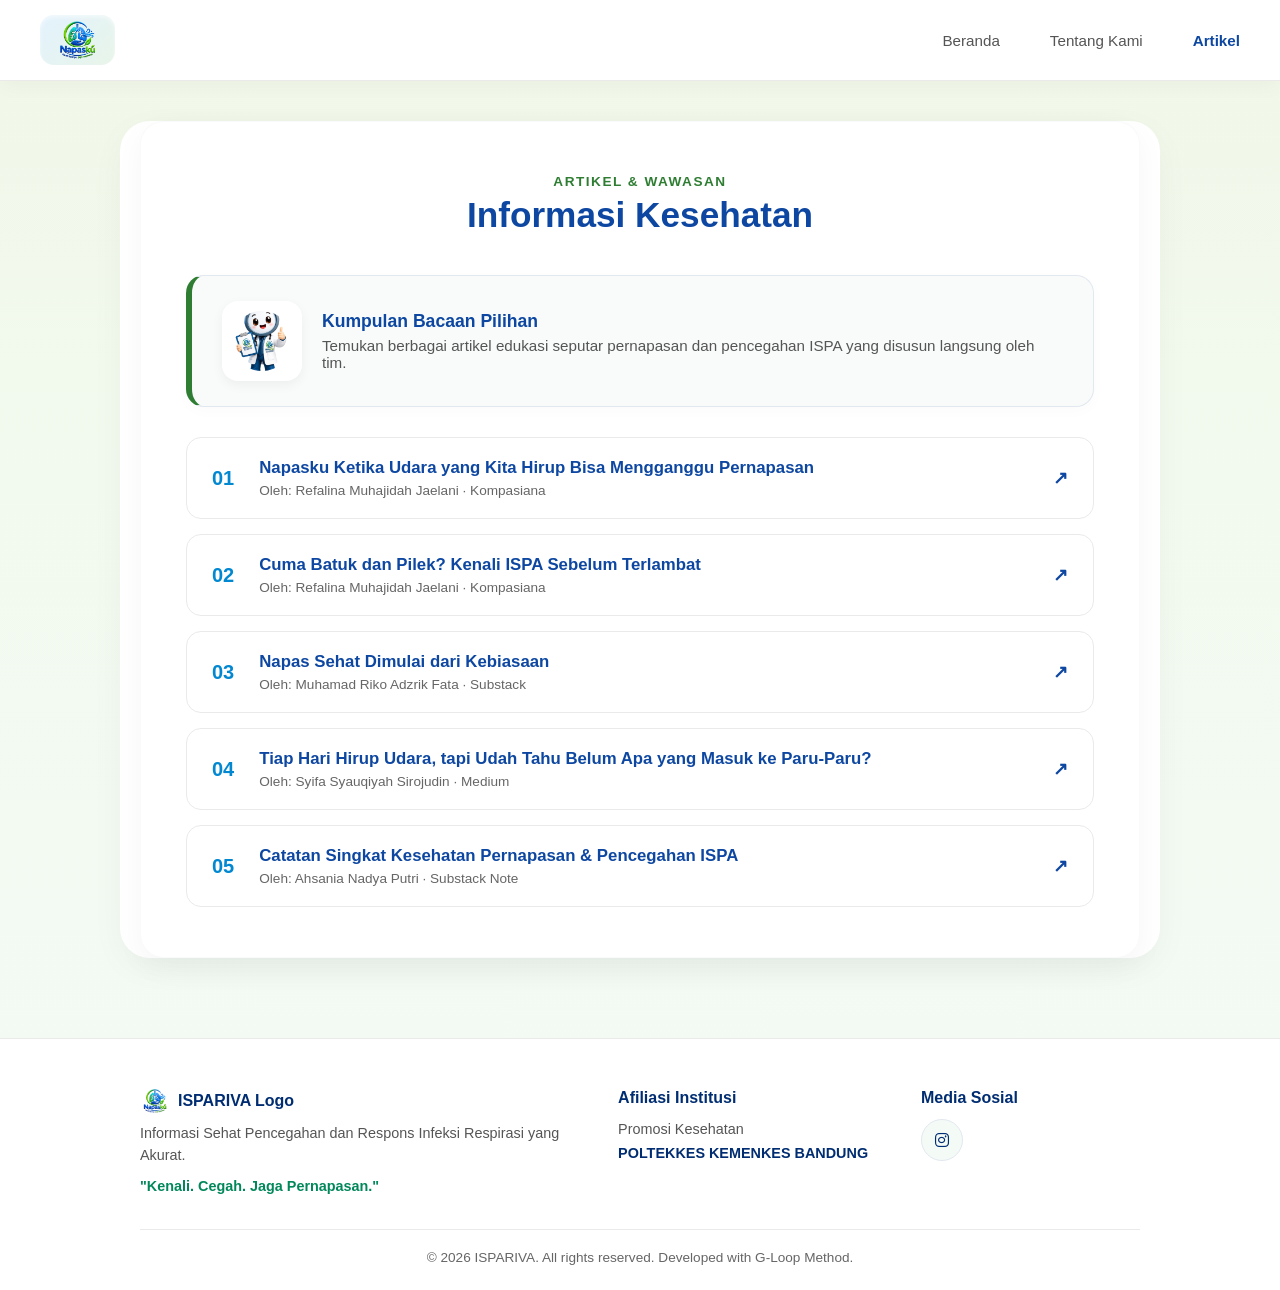
==== commit a9535eee: "Update index.html" ====
--- a/blog/index.html
+++ b/blog/index.html
@@ -118,7 +118,7 @@
 
             <div class="mascot-banner">
                 <div class="mascot-badge-box">
-                    <img src="../assets/img/maskot2.jpg" alt="Maskot Catatan">
+                    <img src="../assets/img/maskot2.png" alt="Maskot Catatan">
                 </div>
                 <div>
                     <h4>Kumpulan Bacaan Pilihan</h4>
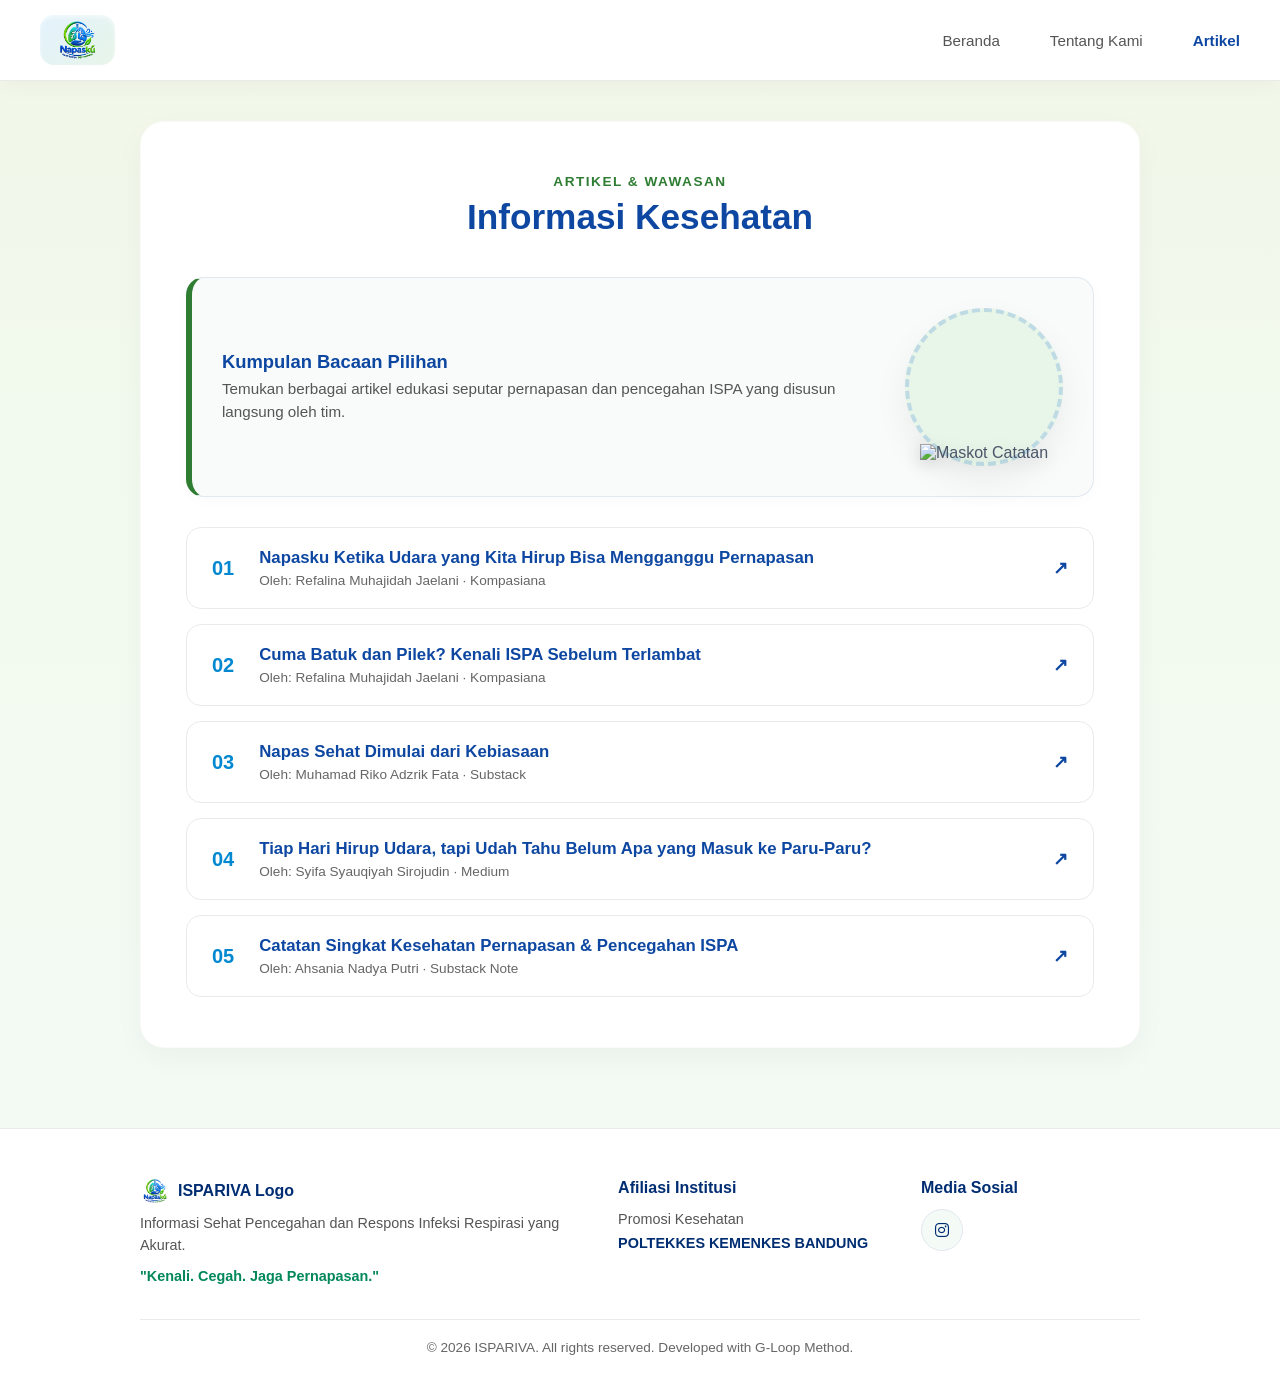
==== commit 37377aa0: "Update index.html" ====
--- a/blog/index.html
+++ b/blog/index.html
@@ -14,13 +14,12 @@
             margin: 0;
             padding: 0;
         }
-        .container {
+        .main-container {
             max-width: 1000px;
             margin: 40px auto;
             padding: 0 20px;
         }
-        /* Kotak Putih Utama dengan Space/Padding yang Lebih Lega */
-        .main-content-box {
+        .content-card-box {
             background: #FFFFFF;
             border-radius: 24px;
             padding: 50px 45px;
@@ -28,52 +27,73 @@
             margin-bottom: 35px;
             border: 1px solid rgba(0,0,0,0.02);
         }
-        .section-title {
+        .page-header-box {
             text-align: center;
             margin-bottom: 40px;
         }
-        .section-title span {
+        .page-header-box .sub-tag {
             color: #2e7d32;
             font-weight: 700;
             letter-spacing: 1.5px;
             font-size: 0.85rem;
             text-transform: uppercase;
-        }
-        .section-title h2 {
+            display: inline-block;
+            margin-bottom: 8px;
+        }
+        .page-header-box h1 {
             color: #0d47a1;
             font-size: 2.2rem;
-            margin-top: 5px;
-            margin-bottom: 0;
+            margin: 0;
             font-weight: 800;
         }
+        /* Banner Maskot dengan Latar Belakang Lingkaran Penopang */
         .mascot-banner {
             background: #F8FBF9;
             border-radius: 18px;
-            padding: 25px 30px;
+            padding: 30px;
             display: flex;
             align-items: center;
+            justify-content: space-between;
             gap: 20px;
             box-shadow: 0 4px 15px rgba(0,0,0,0.02);
             margin-bottom: 30px;
             border: 1px solid #E2E8F0;
             border-left: 6px solid #2e7d32;
         }
-        .mascot-badge-box img {
-            width: 60px;
-            height: 60px;
-            border-radius: 50%;
-            object-fit: cover;
+        .mascot-banner-text {
+            flex-grow: 1;
         }
         .mascot-banner h4 {
             color: #0d47a1;
             margin: 0 0 5px 0;
-            font-size: 1.1rem;
+            font-size: 1.15rem;
+            font-weight: 700;
         }
         .mascot-banner p {
             margin: 0;
             color: #555;
             font-size: 0.95rem;
-        }
+            line-height: 1.5;
+        }
+        .mascot-circle-bg {
+            flex-shrink: 0;
+            width: 100px;
+            height: 100px;
+            background: #E8F5E9;
+            border-radius: 50%;
+            display: flex;
+            align-items: center;
+            justify-content: center;
+            position: relative;
+        }
+        .mascot-circle-bg img {
+            max-height: 115px;
+            width: auto;
+            position: absolute;
+            bottom: 0;
+            filter: drop-shadow(0 4px 8px rgba(0,0,0,0.15));
+        }
+
         .article-list { display: flex; flex-direction: column; gap: 15px; }
         .article-item {
             display: flex; align-items: center; justify-content: space-between;
@@ -106,24 +126,23 @@
         </nav>
     </header>
 
-    <div class="container">
+    <div class="main-container">
         
-        <!-- Kotak Putih Utama yang Dilonggarkan Spacenya -->
-        <div class="main-content-box">
+        <div class="content-card-box">
             
-            <div class="section-title">
-                <span>Artikel & Wawasan</span>
-                <h2>Informasi Kesehatan</h2>
+            <div class="page-header-box">
+                <span class="sub-tag">Artikel & Wawasan</span>
+                <h1>Informasi Kesehatan</h1>
             </div>
 
             <div class="mascot-banner">
-                <div class="mascot-badge-box">
-                    <img src="../assets/img/maskot2.png" alt="Maskot Catatan">
-                </div>
-                <div>
+                <div class="mascot-banner-text">
                     <h4>Kumpulan Bacaan Pilihan</h4>
                     <p>Temukan berbagai artikel edukasi seputar pernapasan dan pencegahan ISPA yang disusun langsung oleh tim.</p>
                 </div>
+                <div class="mascot-circle-bg">
+                    <img src="../assets/img/maskot2.jpg" alt="Maskot Catatan">
+                </div>
             </div>
 
             <div class="article-list">
@@ -187,7 +206,7 @@
 
     </div>
 
-    <!-- Footer Rapi (Hanya Instagram, Path Logo disesuaikan untuk folder blog) -->
+    <!-- Footer Rapi (Hanya Instagram) -->
     <footer style="background: #FFFFFF; color: #333333; padding: 50px 40px 25px 40px; margin-top: 80px; border-top: 1px solid #EAEAEA;">
         <div style="max-width: 1000px; margin: 0 auto; display: grid; grid-template-columns: 2fr 1.2fr 1fr; gap: 40px; padding-bottom: 35px; border-bottom: 1px solid #EAEAEA; align-items: start; text-align: left;">
             
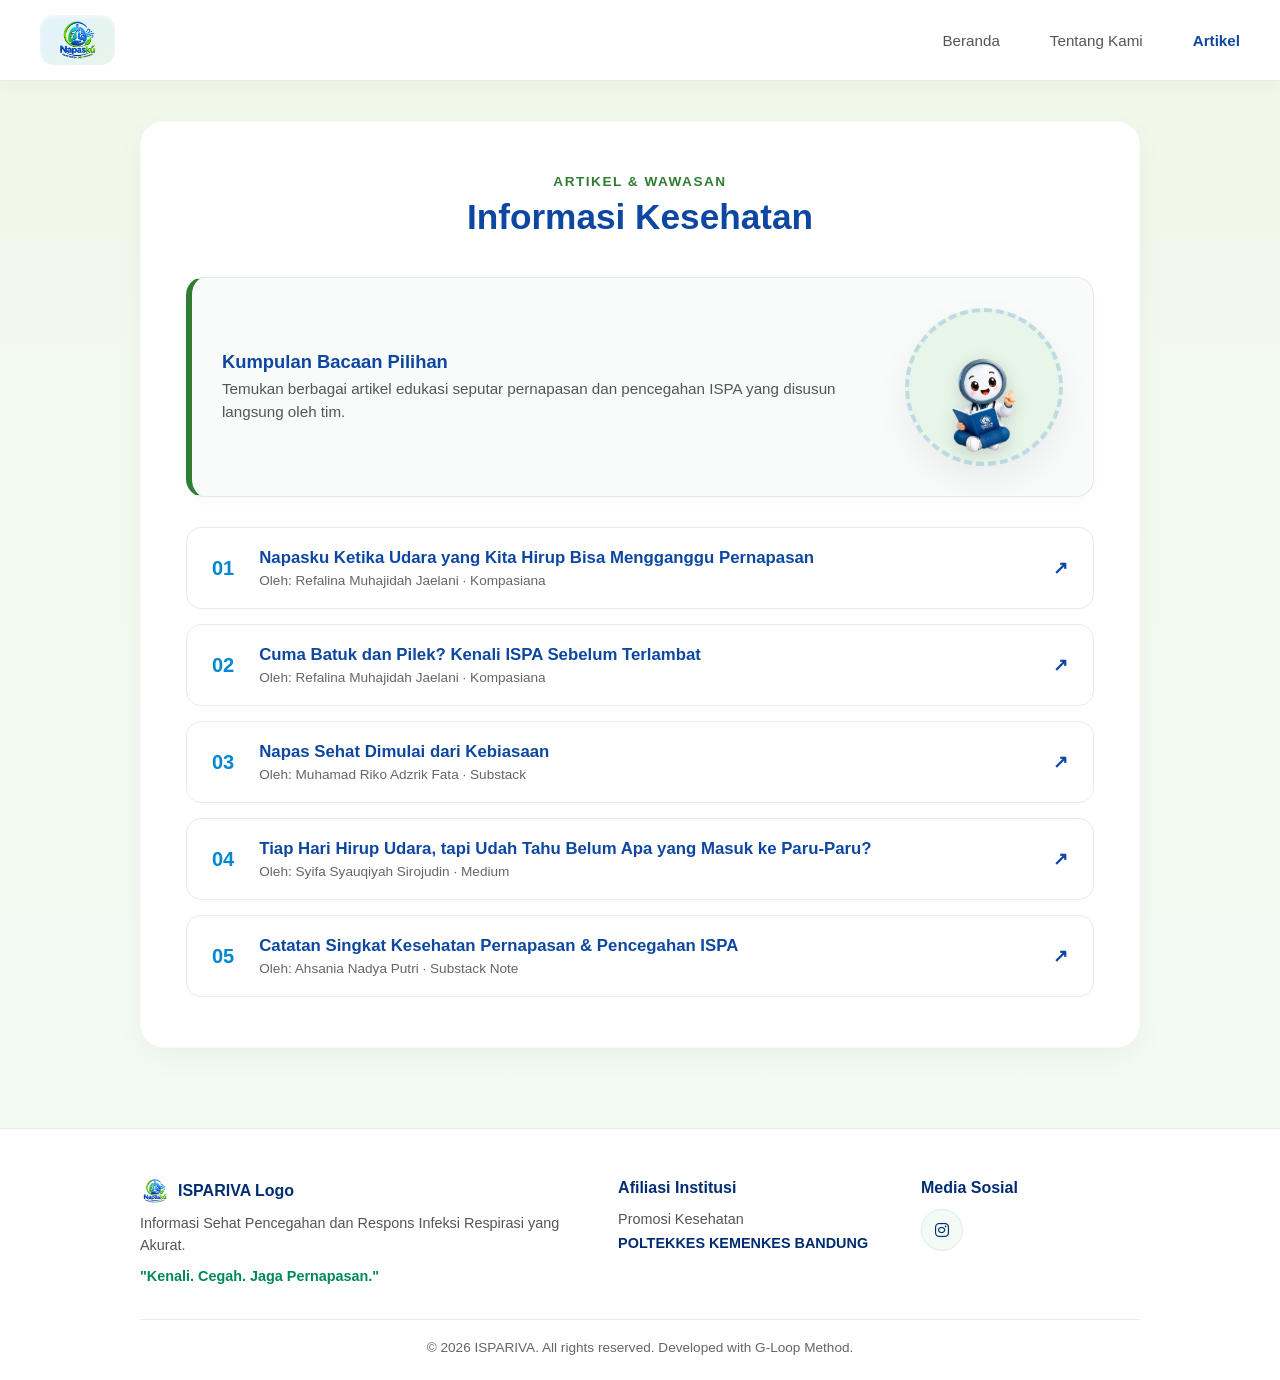
==== commit 1fbccf18: "Update index.html" ====
--- a/blog/index.html
+++ b/blog/index.html
@@ -141,7 +141,7 @@
                     <p>Temukan berbagai artikel edukasi seputar pernapasan dan pencegahan ISPA yang disusun langsung oleh tim.</p>
                 </div>
                 <div class="mascot-circle-bg">
-                    <img src="../assets/img/maskot2.jpg" alt="Maskot Catatan">
+                    <img src="../assets/img/maskot1.png" alt="Maskot Catatan">
                 </div>
             </div>
 
